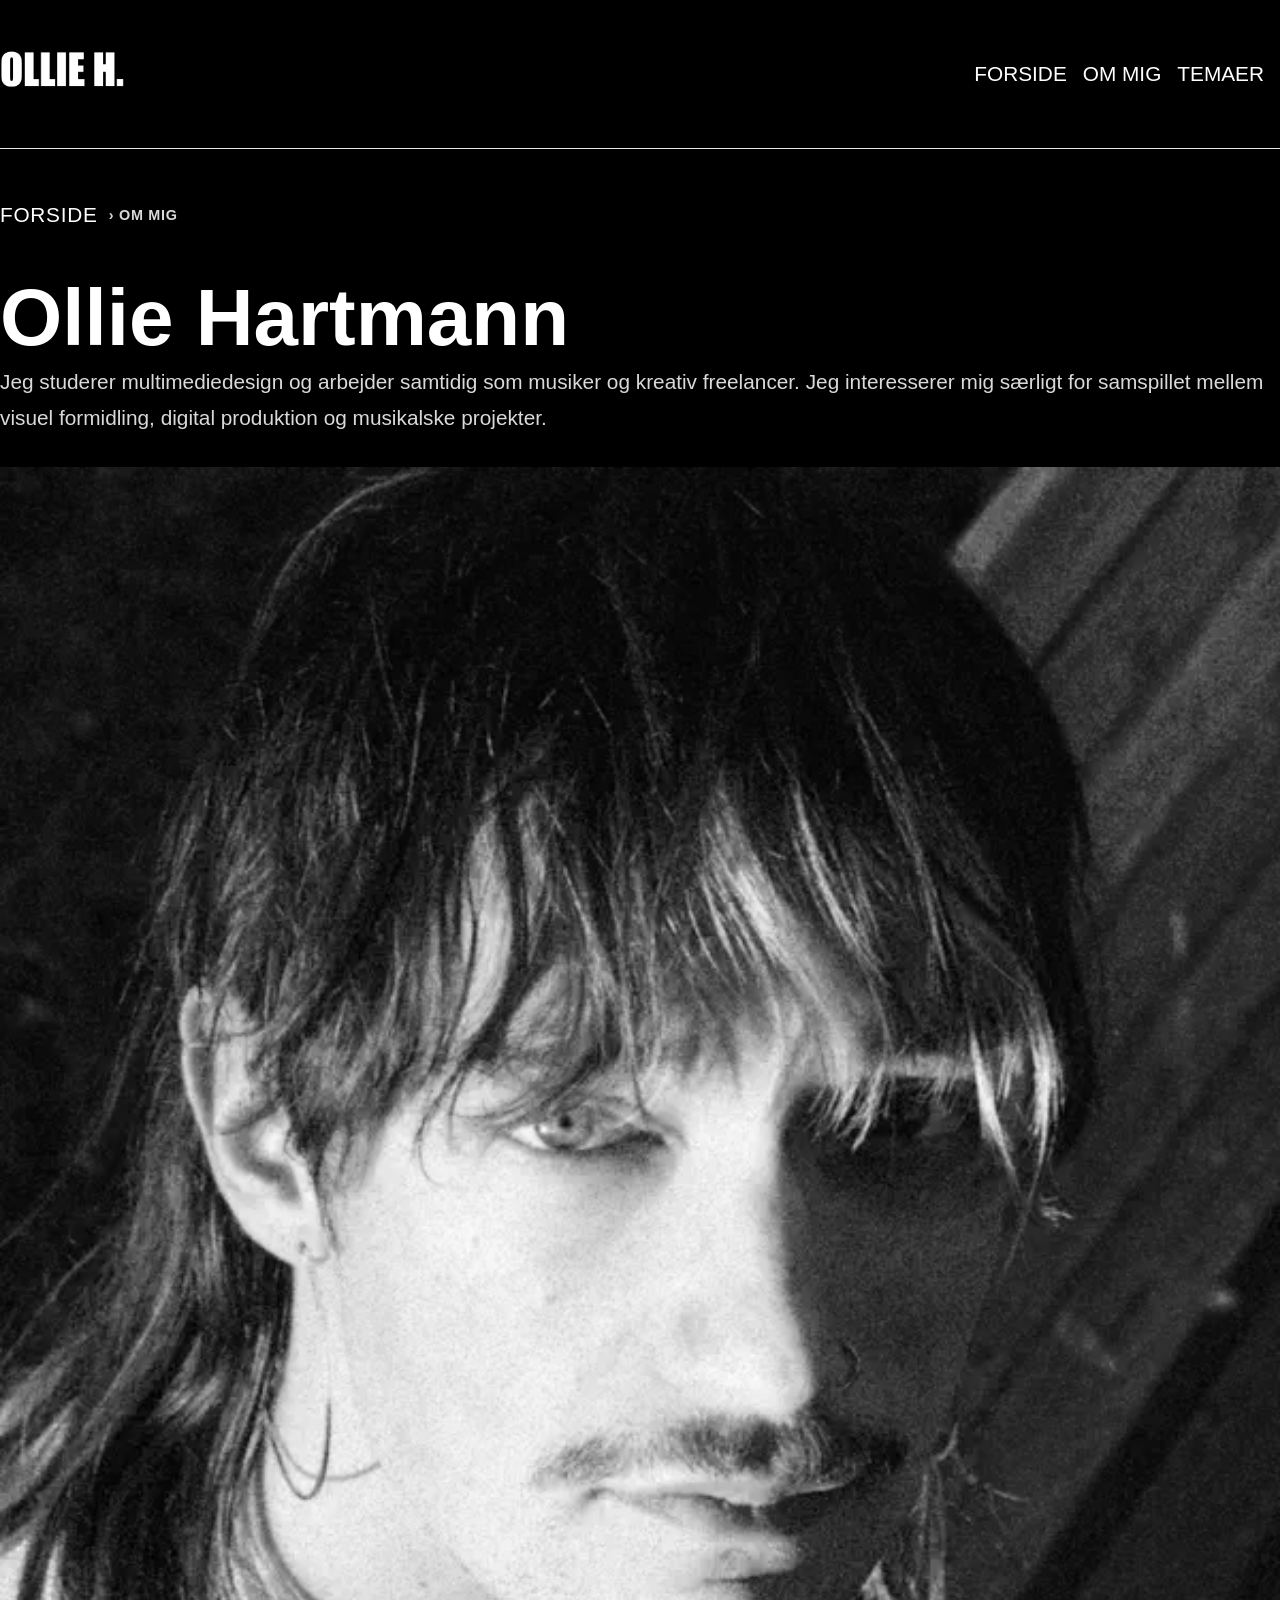
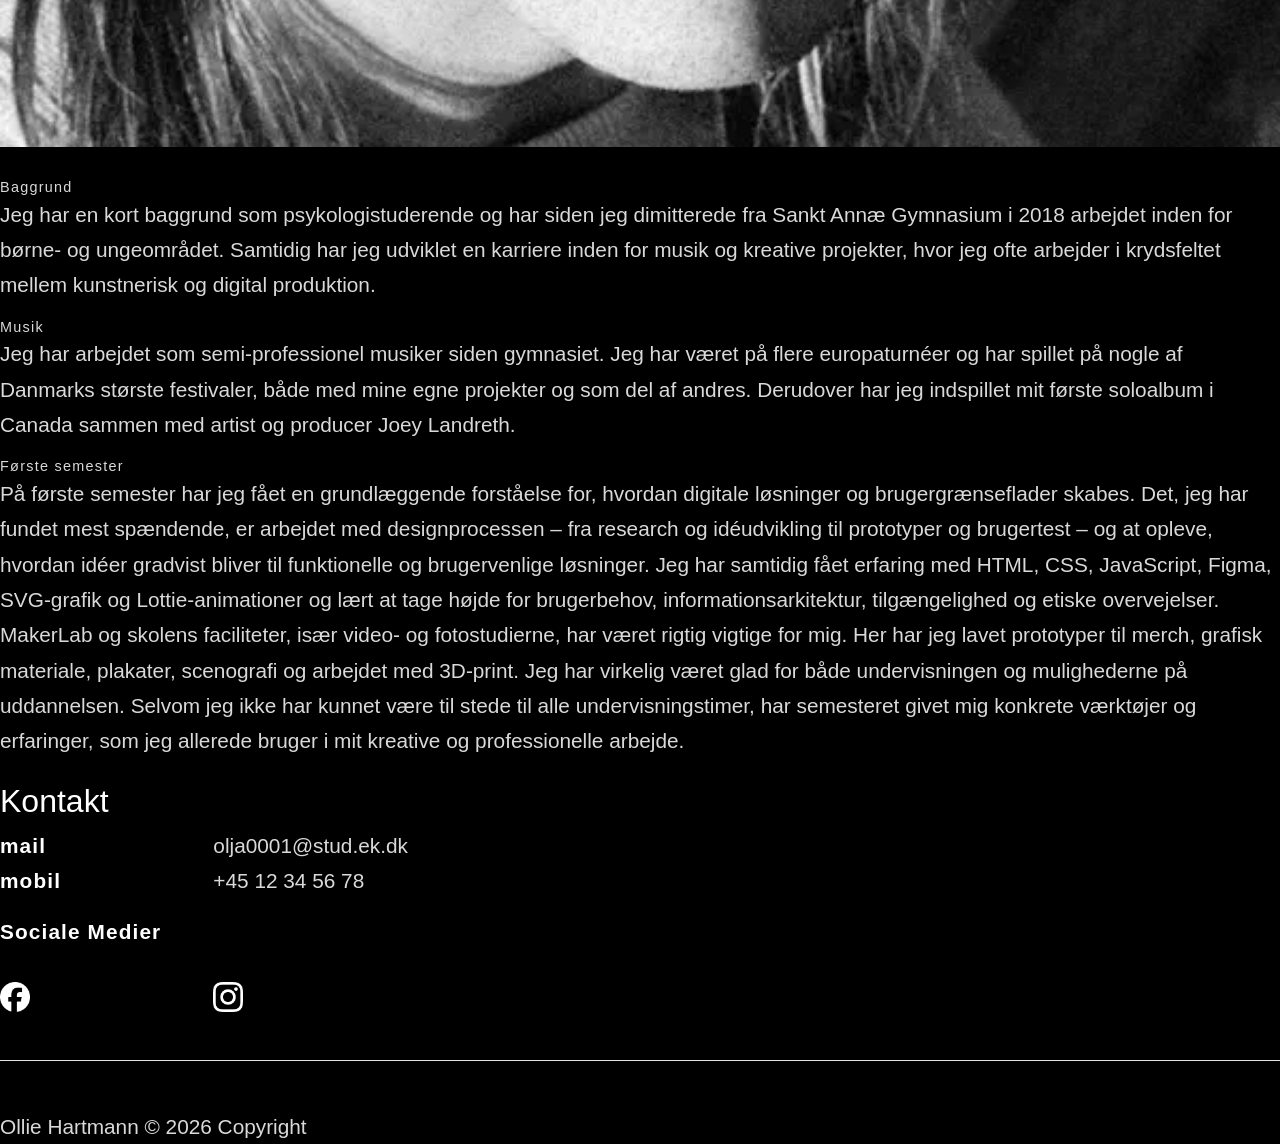
==== ommig.html @ e12792be "finished rough content - should have fixed arrow ong problem" ====
<!DOCTYPE html>
<html lang="da">

<head>
  <meta charset="UTF-8" />
  <meta name="viewport" content="width=device-width, initial-scale=1.0" />
  <title>Om Mig</title>
  <meta name="robots" content="noindex" />
  <link rel="icon" href="IMG/fav.png" type="image/png">
  <link rel="stylesheet" href="CSS/general.css">
  <link rel="stylesheet" href="CSS/custom.css">
  <link rel="stylesheet" href="CSS/ommig.css">



</head>

<body class="ommig">
  <header>
    <div class="logo-wrapper">
      <a href="index.html"><img src="IMG/logo.png" alt="logo"></a>
    </div>

    <nav>
      <ul class="nav-header">
        <li><a href="index.html">Forside</a></li>
        <li><a href="ommig.html">Om mig</a></li>
        <li><a href="temaer.html">Temaer</a></li>
      </ul>
    </nav>
  </header>
  <hr class="divider">
  <main>
    <nav aria-label="Breadcrumb">
      <ol class="breadcrumbs">
        <li><a href="index.html">Forside</a></li>
        <li aria-current="page">Om Mig</li>
      </ol>
    </nav>
    <Section class="intro">
      <h1>Ollie Hartmann</h1>
      <p>



      <p>Jeg studerer multimediedesign og arbejder samtidig som musiker og kreativ freelancer. Jeg interesserer mig
        særligt for samspillet mellem visuel formidling, digital produktion og musikalske projekter.

      </p>

      <div class="img_ollie">
        <img src="IMG/ollie.webp" alt="Billede af Ollie Hartmann">
      </div>

      <h5>Baggrund</h5>


      <p>Jeg har en kort baggrund som psykologistuderende og har siden jeg dimitterede fra Sankt Annæ Gymnasium i
        2018
        arbejdet inden for børne- og ungeområdet. Samtidig har jeg udviklet en karriere inden for musik og kreative
        projekter, hvor jeg ofte arbejder i krydsfeltet mellem kunstnerisk og digital produktion.
      </p>


      <h5>Musik

      </h5>

      <p>Jeg har arbejdet som semi-professionel musiker siden gymnasiet. Jeg har været på flere europaturnéer og har
        spillet på nogle af Danmarks største festivaler, både med mine egne projekter og som del af andres.

        Derudover har jeg indspillet mit første soloalbum i Canada sammen med artist og producer Joey Landreth.
      </p>




      <h5>Første semester</h5>

      <p>På første semester har jeg fået en grundlæggende forståelse for, hvordan digitale løsninger og
        brugergrænseflader skabes. Det, jeg har fundet mest spændende, er arbejdet med designprocessen – fra research og
        idéudvikling til prototyper og brugertest – og at opleve, hvordan idéer gradvist bliver til funktionelle og
        brugervenlige løsninger. Jeg har samtidig fået erfaring med HTML, CSS, JavaScript, Figma, SVG-grafik og
        Lottie-animationer og lært at tage højde for brugerbehov, informationsarkitektur, tilgængelighed og etiske
        overvejelser.

        MakerLab og skolens faciliteter, især video- og fotostudierne, har været rigtig vigtige for mig. Her har jeg
        lavet prototyper til merch, grafisk materiale, plakater, scenografi og arbejdet med 3D-print.

        Jeg har virkelig været glad for både undervisningen og mulighederne på uddannelsen. Selvom jeg ikke har kunnet
        være til stede til alle undervisningstimer, har semesteret givet mig konkrete værktøjer og erfaringer, som jeg
        allerede bruger i mit kreative og professionelle arbejde.</p>

      <!-- <a href="">Download CV</a> -->
    </Section>


    <section class="contact">
      <h2>Kontakt</h2>
      <div class="mail">
        <h4>mail</h4>
        <p>olja0001@stud.ek.dk</p>
      </div>
      <div class="mobil">
        <h4>mobil</h4>
        <p>+45 12 34 56 78</p>
      </div>
      <section>
        <h4 class="SoMe">Sociale Medier</h4>
        <div class="some_icons">
          <a href="https://www.facebook.com/oliver.hartmannjakobsen/"><img src="IMG/facebook.png"
              alt="facebook icon"></a>
          <a href="https://www.instagram.com/ollie_hartmann_who/"><img src="IMG/instagram.png" alt="instagram icon"></a>
        </div>
      </section>


    </section>


  </main>


  <hr class="divider">
  <footer>
    <p>Ollie Hartmann © 2026 Copyright</p>
  </footer>

</body>

</html>
---- CSS/general.css ----
/* Reset */
* {
  margin: 0;
  padding: 0;
  box-sizing: border-box;
}

img {
  width: 100%;
  height: auto;
  display: block;
}


/* fonte */
h1 {

  font-size: var(--h1-size);
  font-weight: 700;
  color: var(--text-color1);

}

h2 {

  font-size: var(--h2-size);
  font-weight: 500;
  color: var(--text-color1);
  margin-bottom: 0.5rem;
}

h3 {

  font-size: var(--h3-size);
  font-weight: 500;
  color: var(--text-color1);
}

h4 {

  font-size: var(--h4-size);
  font-weight: 600;
  letter-spacing: 0.07rem;
  color: var(--text-color1);
  line-height: 1.7;
}

h5 {

  font-size: var(--h4-size);
  font-weight: 200;
  letter-spacing: 0.08rem;
  color: var(--text-color2);
}

p,
a {

  font-size: var(--p-size);
  font-weight: 200;
  color: var(--text-color2);

  line-height: 1.7;
}

/* media */

/***************************************************** S *****************************************************/
@media (min-width: 481px) {
  /****************** General *****************/

  h1 {
    font-size: var(--h1-size-s);
  }

  h2 {
    font-size: var(--h2-size-s);
  }

  h3 {
    font-size: var(--h3-size-s);
  }

  h4 {
    font-size: var(--h4-size-s);
  }

  p,
  a {
    font-size: var(--p-size-s);
  }
}

/****************************************************** M *************************************************/
@media (min-width: 850px) {
  /********************* General *******************/

  h1 {
    font-size: var(--h1-size-m);
  }

  h2 {
    font-size: var(--h2-size-m);
  }

  h3 {
    font-size: var(--h3-size-m);
  }

  h4 {
    font-size: var(--h4-size-m);
  }

  p,
  a {
    font-size: var(--p-size-m);
  }

  /************************** Header *****************/
  .burger {
    display: none;
  }

  nav {
    display: flex;
    justify-content: space-between;
  }

  .nav-header {
    display: flex;
    list-style: none;
    justify-self: center;
  }

  header .socials {
    display: flex;
    list-style: none;
    justify-content: space-between;
    justify-self: flex-end;
  }

  .socials li {
    padding-left: 1.3rem;
  }

  .logo-wrapper img {
    height: 70px;
    width: auto;
  }

  .socials img {
    width: 115%;
  }

  /********************* Footer ****************/

  .logo-wrapper-footer img {
    height: 70px;
    width: auto;
  }

  .socials-footer li {
    padding-left: 1.3rem;
  }

  .socials-footer img {
    width: 115%;
  }
}

/******************************************************** L **************************************************/
@media (min-width: 1200px) {
  /********************* General ******************/

  h1 {
    font-size: var(--h1-size-l);
  }

  h2 {
    font-size: var(--h2-size-l);
  }

  h3 {
    font-size: var(--h3-size-l);
  }

  h4 {
    font-size: var(--h4-size-l);
  }

  p,
  a {
    font-size: var(--p-size-l);
  }
}
---- CSS/custom.css ----
/*************** Reset *********************/
* {
  margin: 0;
  padding: 0;
  box-sizing: border-box;
}

.card {
  width: 100%;
  aspect-ratio: 1 / 1;
  object-fit: cover;
}

/* img {
  width: 100%;
  height: auto;
  display: block;
} */

:root {
  /* Farver */
  --background-color: #000000;
  --background-light: #fffefd;
  --background-light-transparent: #fffefda0;
  --text-color1: #ffffff;
  --text-color2: rgb(217, 217, 217);
  --text-color-light: #000000;
  --accent-color: rgb(255, 111, 0);

  /* fonte */


  /* H1 */
  --h1-size: 3.5rem;
  --h1-size-s: 4rem;
  --h1-size-m: 4.5rem;
  --h1-size-l: 5rem;

  /* H2 */
  --h2-size: 1.7rem;
  --h2-size-s: 1.8rem;
  --h2-size-m: 2rem;
  --h2-size-l: 2rem;

  /* H3 */
  --h3-size: 2.2rem;
  --h3-size-s: 2.4rem;
  --h3-size-m: 2.6rem;
  --h3-size-l: 2.6rem;

  /* H4 */
  --h4-size: 0.9rem;
  --h4-size-s: 1.1rem;
  --h4-size-m: 1.2rem;
  --h4-size-l: 1.3rem;

  /* P */
  --p-size: 0.8rem;
  --p-size-s: 1.1rem;
  --p-size-m: 1.2rem;
  --p-size-l: 1.3rem;
}



/* HEADER */

header {
  display: flex;
  align-items: center;
  justify-content: space-between;
  gap: 1rem;
  padding: 1rem 0;
  color: #fff;
  position: sticky;
  top: 0;
  background-color: var(--background-color);
}

.logo-wrapper img {
  max-height: 52px;
  width: auto;
  display: block;
  margin-left: 1rem;
}

.nav-header {
  list-style: none;
  display: flex;
  gap: 1rem;
  margin-right: 1rem;
  padding: 0;

}

.nav-header a {
  text-transform: uppercase;
}

/* BASE */

main {
  display: grid;
  grid-template-columns: 1fr;
  gap: 1.5rem;
  width: 100%;
  margin: 0 auto;
  margin-bottom: 1rem;
}


/* krumme */

.breadcrumbs {
  display: flex;
  gap: 0.4rem;
  list-style: none;
  padding: 0;
  margin: 0 0 1rem;
  font-size: 0.9rem;
  text-transform: uppercase;
  letter-spacing: 0.05em;
}

.breadcrumbs li {
  display: flex;
  align-items: center;
  color: var(--text-color2);
}

.breadcrumbs li+li::before {
  content: "›";
  color: var(--text-color2);
  margin: 0 0.3rem;
  font-size: 0.9rem;
}

.breadcrumbs a {
  color: var(--text-color1);
  text-decoration: none;
}

.breadcrumbs a:hover {
  text-decoration: underline;
}

/* current page */
.breadcrumbs li[aria-current="page"] {
  color: var(--text-color2);
  font-weight: 600;
}






body {
  background: var(--background-color);
  font-family: sans-serif;
  overflow-x: hidden;


}

footer {
  justify-items: center;
}




/* links */

a,
a:visited {
  color: var(--text-color1);
  text-decoration: none;
}

a:hover {
  text-decoration: underline;
}

/* Dividers */



.divider {
  display: block;
  border: 0;
  height: 1px;
  background: #fff;
  opacity: 0.9;
  margin-bottom: 3rem;
}
---- CSS/ommig.css ----
.img_ollie {
  filter: grayscale(100%);
}

.mail {
  display: grid;
  grid-template-columns: 1fr 5fr
}

.mobil {
  display: grid;
  grid-template-columns: 1fr 5fr
}

.some_icons {
  display: grid;
  grid-template-columns: 1fr 1fr 1fr 1fr 1fr 1fr
}

.some_icons a img {
  width: 30px;
  height: 30px;
}

.SoMe {
  margin-top: 1rem;
}

.ommig h5 {
  margin-top: 1rem;
  margin-bottom: 0.1rem;
}

.ommig img {
  margin: 2rem 0;
}
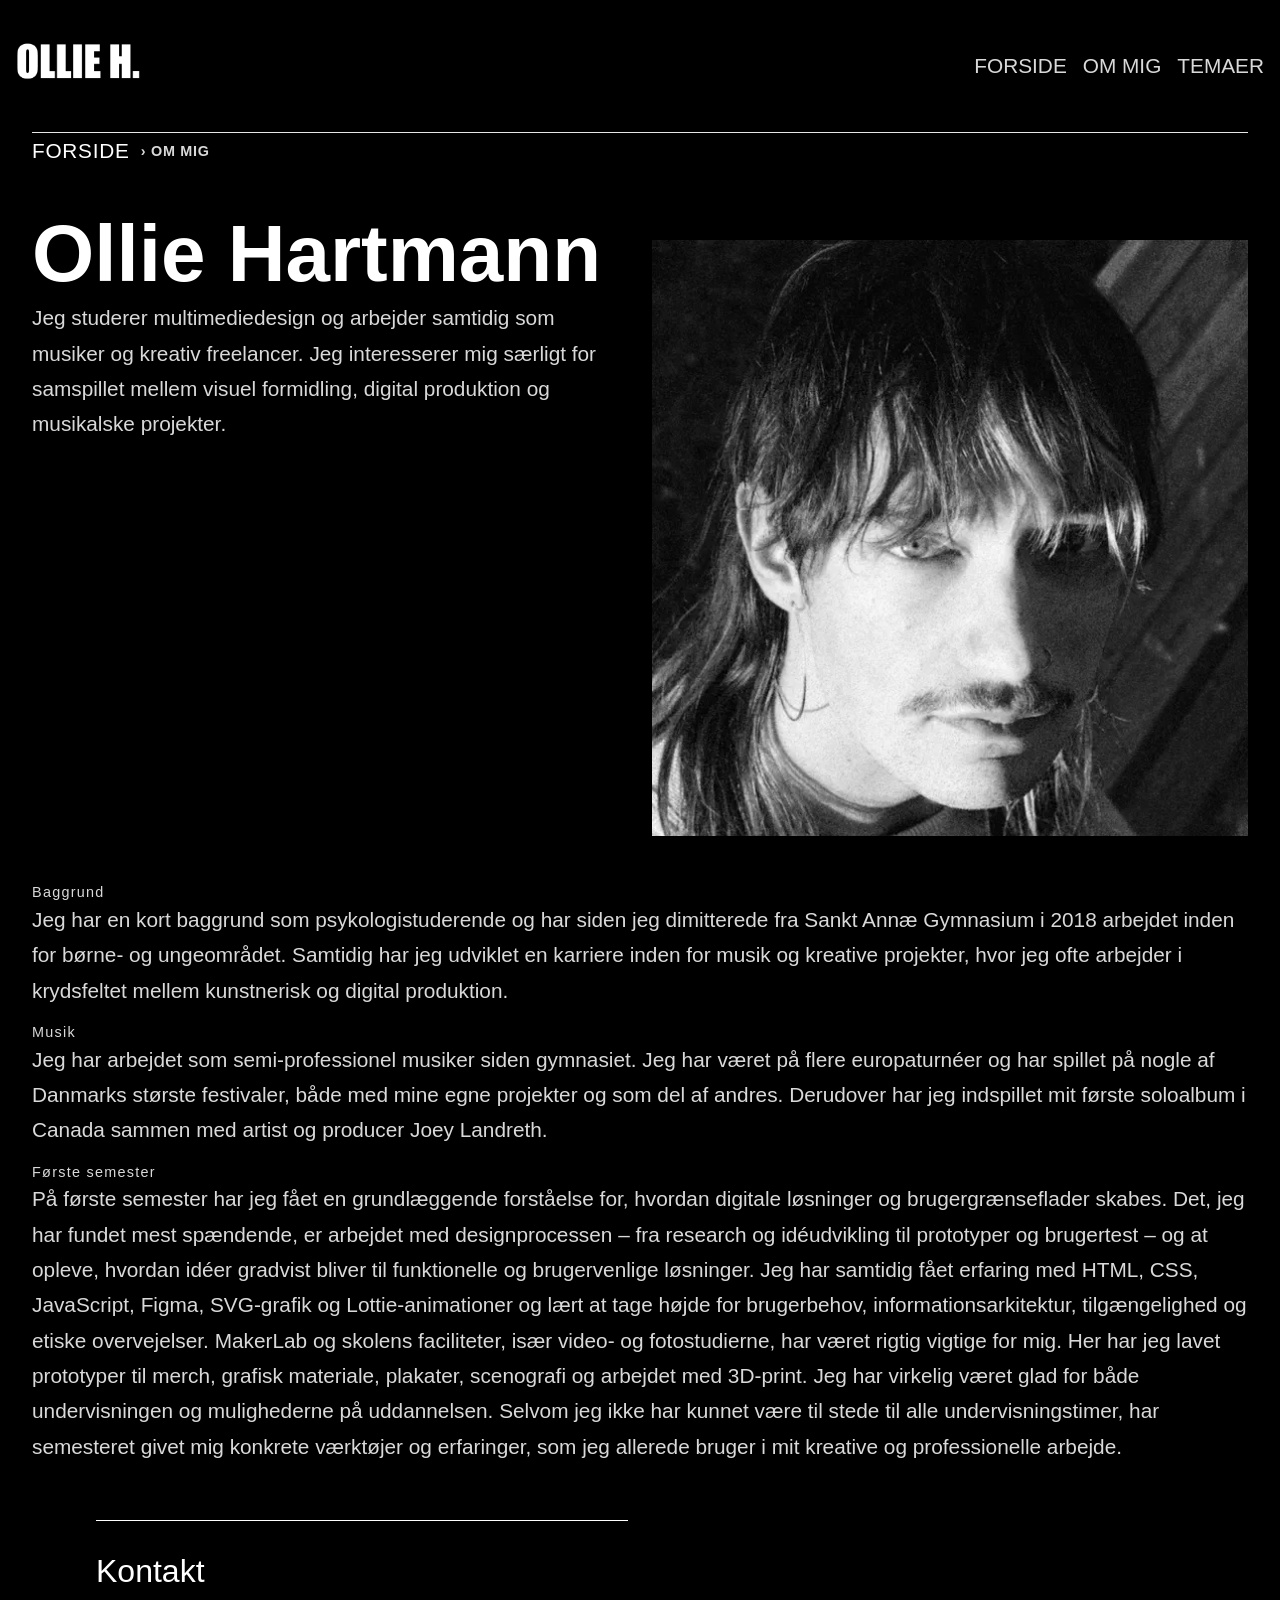
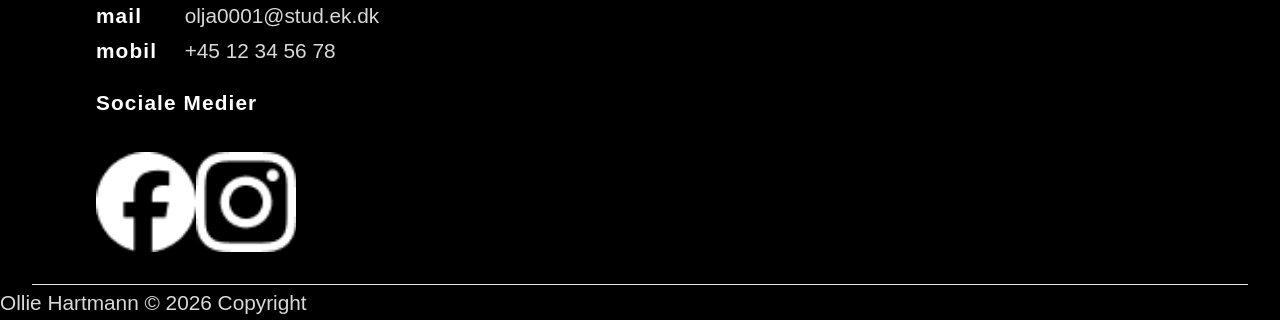
==== commit 6b73f974: "videre arbejde med responsivt layout" ====
--- a/ommig.html
+++ b/ommig.html
@@ -7,9 +7,10 @@
   <title>Om Mig</title>
   <meta name="robots" content="noindex" />
   <link rel="icon" href="IMG/fav.png" type="image/png">
+  <link rel="stylesheet" href="CSS/ommig.css">
+  <link rel="stylesheet" href="CSS/custom.css">
   <link rel="stylesheet" href="CSS/general.css">
-  <link rel="stylesheet" href="CSS/custom.css">
-  <link rel="stylesheet" href="CSS/ommig.css">
+
 
 
 
@@ -31,94 +32,115 @@
   </header>
   <hr class="divider">
   <main>
-    <nav aria-label="Breadcrumb">
-      <ol class="breadcrumbs">
-        <li><a href="index.html">Forside</a></li>
-        <li aria-current="page">Om Mig</li>
-      </ol>
-    </nav>
-    <Section class="intro">
-      <h1>Ollie Hartmann</h1>
-      <p>
+    <div class="grid_1-1">
+      <nav aria-label="Breadcrumb">
+        <ol class="breadcrumbs">
+          <li><a href="index.html">Forside</a></li>
+          <li aria-current="page">Om Mig</li>
+        </ol>
+      </nav>
+      <Section class="intro">
+
+
+        <div class="grid_1-1">
+          <div id="intro_ollie">
+            <h1>Ollie Hartmann</h1>
+            <p>
 
 
 
-      <p>Jeg studerer multimediedesign og arbejder samtidig som musiker og kreativ freelancer. Jeg interesserer mig
-        særligt for samspillet mellem visuel formidling, digital produktion og musikalske projekter.
+            <p>Jeg studerer multimediedesign og arbejder samtidig som musiker og kreativ freelancer. Jeg interesserer
+              mig
+              særligt for samspillet mellem visuel formidling, digital produktion og musikalske projekter.
 
-      </p>
+            </p>
+          </div>
 
-      <div class="img_ollie">
-        <img src="IMG/ollie.webp" alt="Billede af Ollie Hartmann">
-      </div>
+          <div class="img_ollie">
+            <img src="IMG/ollie.webp" alt="Billede af Ollie Hartmann">
+          </div>
 
-      <h5>Baggrund</h5>
-
-
-      <p>Jeg har en kort baggrund som psykologistuderende og har siden jeg dimitterede fra Sankt Annæ Gymnasium i
-        2018
-        arbejdet inden for børne- og ungeområdet. Samtidig har jeg udviklet en karriere inden for musik og kreative
-        projekter, hvor jeg ofte arbejder i krydsfeltet mellem kunstnerisk og digital produktion.
-      </p>
-
-
-      <h5>Musik
-
-      </h5>
-
-      <p>Jeg har arbejdet som semi-professionel musiker siden gymnasiet. Jeg har været på flere europaturnéer og har
-        spillet på nogle af Danmarks største festivaler, både med mine egne projekter og som del af andres.
-
-        Derudover har jeg indspillet mit første soloalbum i Canada sammen med artist og producer Joey Landreth.
-      </p>
+        </div>
 
 
 
 
-      <h5>Første semester</h5>
-
-      <p>På første semester har jeg fået en grundlæggende forståelse for, hvordan digitale løsninger og
-        brugergrænseflader skabes. Det, jeg har fundet mest spændende, er arbejdet med designprocessen – fra research og
-        idéudvikling til prototyper og brugertest – og at opleve, hvordan idéer gradvist bliver til funktionelle og
-        brugervenlige løsninger. Jeg har samtidig fået erfaring med HTML, CSS, JavaScript, Figma, SVG-grafik og
-        Lottie-animationer og lært at tage højde for brugerbehov, informationsarkitektur, tilgængelighed og etiske
-        overvejelser.
-
-        MakerLab og skolens faciliteter, især video- og fotostudierne, har været rigtig vigtige for mig. Her har jeg
-        lavet prototyper til merch, grafisk materiale, plakater, scenografi og arbejdet med 3D-print.
-
-        Jeg har virkelig været glad for både undervisningen og mulighederne på uddannelsen. Selvom jeg ikke har kunnet
-        være til stede til alle undervisningstimer, har semesteret givet mig konkrete værktøjer og erfaringer, som jeg
-        allerede bruger i mit kreative og professionelle arbejde.</p>
-
-      <!-- <a href="">Download CV</a> -->
-    </Section>
+        <h5>Baggrund</h5>
 
 
-    <section class="contact">
-      <h2>Kontakt</h2>
-      <div class="mail">
-        <h4>mail</h4>
-        <p>olja0001@stud.ek.dk</p>
-      </div>
-      <div class="mobil">
-        <h4>mobil</h4>
-        <p>+45 12 34 56 78</p>
-      </div>
-      <section>
-        <h4 class="SoMe">Sociale Medier</h4>
-        <div class="some_icons">
-          <a href="https://www.facebook.com/oliver.hartmannjakobsen/"><img src="IMG/facebook.png"
-              alt="facebook icon"></a>
-          <a href="https://www.instagram.com/ollie_hartmann_who/"><img src="IMG/instagram.png" alt="instagram icon"></a>
-        </div>
-      </section>
+        <p>Jeg har en kort baggrund som psykologistuderende og har siden jeg dimitterede fra Sankt Annæ Gymnasium i
+          2018
+          arbejdet inden for børne- og ungeområdet. Samtidig har jeg udviklet en karriere inden for musik og kreative
+          projekter, hvor jeg ofte arbejder i krydsfeltet mellem kunstnerisk og digital produktion.
+        </p>
 
 
-    </section>
+        <h5>Musik
+
+        </h5>
+
+        <p>Jeg har arbejdet som semi-professionel musiker siden gymnasiet. Jeg har været på flere europaturnéer og har
+          spillet på nogle af Danmarks største festivaler, både med mine egne projekter og som del af andres.
+
+          Derudover har jeg indspillet mit første soloalbum i Canada sammen med artist og producer Joey Landreth.
+        </p>
 
 
+
+
+        <h5>Første semester</h5>
+
+        <p>På første semester har jeg fået en grundlæggende forståelse for, hvordan digitale løsninger og
+          brugergrænseflader skabes. Det, jeg har fundet mest spændende, er arbejdet med designprocessen – fra
+          research
+          og
+          idéudvikling til prototyper og brugertest – og at opleve, hvordan idéer gradvist bliver til funktionelle og
+          brugervenlige løsninger. Jeg har samtidig fået erfaring med HTML, CSS, JavaScript, Figma, SVG-grafik og
+          Lottie-animationer og lært at tage højde for brugerbehov, informationsarkitektur, tilgængelighed og etiske
+          overvejelser.
+
+          MakerLab og skolens faciliteter, især video- og fotostudierne, har været rigtig vigtige for mig. Her har jeg
+          lavet prototyper til merch, grafisk materiale, plakater, scenografi og arbejdet med 3D-print.
+
+          Jeg har virkelig været glad for både undervisningen og mulighederne på uddannelsen. Selvom jeg ikke har
+          kunnet
+          være til stede til alle undervisningstimer, har semesteret givet mig konkrete værktøjer og erfaringer, som
+          jeg
+          allerede bruger i mit kreative og professionelle arbejde.</p>
+
+      </Section>
+
+
+      <section class="contact">
+        <h2>Kontakt</h2>
+        <div class="mail">
+          <h4>mail</h4>
+          <p>olja0001@stud.ek.dk</p>
+        </div>
+        <div class="mobil">
+          <h4>mobil</h4>
+          <p>+45 12 34 56 78</p>
+        </div>
+
+        <section>
+          <h4 class="SoMe">Sociale Medier</h4>
+          <div class="some_icons_2">
+            <!-- <div class="some_icons"> -->
+            <a href="https://www.facebook.com/oliver.hartmannjakobsen/"><img
+                src="IMG/Platform=Facebook, Color=Negative.png" alt=""></a>
+            <a href="https://www.instagram.com/ollie_hartmann_who/"><img
+                src="IMG/Platform=Instagram, Color=Negative.png" alt=""></a>
+
+            <!-- </div> -->
+          </div>
+        </section>
+
+
+
+      </section>
+    </div>
   </main>
+
 
 
   <hr class="divider">
--- a/CSS/ommig.css
+++ b/CSS/ommig.css
@@ -22,6 +22,17 @@
   height: 30px;
 }
 
+.some_icons_2 {
+  display: grid;
+  grid-template-columns: 1fr 1fr 1fr 1fr 1fr 1fr
+}
+
+.some_icons_2 a img {
+  width: 30px;
+  height: auto;
+}
+
+
 .SoMe {
   margin-top: 1rem;
 }
--- a/CSS/custom.css
+++ b/CSS/custom.css
@@ -9,6 +9,8 @@
   width: 100%;
   aspect-ratio: 1 / 1;
   object-fit: cover;
+  transform: scale(1.0);
+  transform-origin: center;
 }
 
 /* img {
@@ -69,12 +71,16 @@
   display: flex;
   align-items: center;
   justify-content: space-between;
-  gap: 1rem;
-  padding: 1rem 0;
+  gap: 0.5rem;
+  padding: 0.5rem 0;
   color: #fff;
   position: sticky;
   top: 0;
-  background-color: var(--background-color);
+  z-index: 1000;
+  /* keep header above page content */
+  background-color: var(--background-color), 0.99;
+  backdrop-filter: blur(50px);
+
 }
 
 .logo-wrapper img {
@@ -100,8 +106,6 @@
 /* BASE */
 
 main {
-  display: grid;
-  grid-template-columns: 1fr;
   gap: 1.5rem;
   width: 100%;
   margin: 0 auto;
--- a/CSS/general.css
+++ b/CSS/general.css
@@ -116,80 +116,134 @@
     font-size: var(--p-size-m);
   }
 
-  /************************** Header *****************/
-  .burger {
-    display: none;
-  }
-
-  nav {
-    display: flex;
-    justify-content: space-between;
-  }
-
-  .nav-header {
-    display: flex;
-    list-style: none;
-    justify-self: center;
-  }
-
-  header .socials {
-    display: flex;
-    list-style: none;
-    justify-content: space-between;
-    justify-self: flex-end;
-  }
-
-  .socials li {
-    padding-left: 1.3rem;
-  }
-
-  .logo-wrapper img {
-    height: 70px;
-    width: auto;
-  }
-
-  .socials img {
-    width: 115%;
-  }
-
-  /********************* Footer ****************/
-
-  .logo-wrapper-footer img {
-    height: 70px;
-    width: auto;
-  }
-
-  .socials-footer li {
-    padding-left: 1.3rem;
-  }
-
-  .socials-footer img {
-    width: 115%;
-  }
-}
-
-/******************************************************** L **************************************************/
-@media (min-width: 1200px) {
-  /********************* General ******************/
-
-  h1 {
-    font-size: var(--h1-size-l);
-  }
-
-  h2 {
-    font-size: var(--h2-size-l);
-  }
-
-  h3 {
-    font-size: var(--h3-size-l);
-  }
-
-  h4 {
-    font-size: var(--h4-size-l);
-  }
-
-  p,
-  a {
-    font-size: var(--p-size-l);
+  /******************************************************** L **************************************************/
+  @media (min-width: 1200px) {
+
+    /* /Fonts/ */
+
+    h1 {
+      font-size: var(--h1-size-l);
+    }
+
+    h2 {
+      font-size: var(--h2-size-l);
+    }
+
+    h3 {
+      font-size: var(--h3-size-l);
+    }
+
+    h4 {
+      font-size: var(--h4-size-l);
+    }
+
+    p,
+    a {
+      font-size: var(--p-size-l);
+    }
+
+
+    /* structure  */
+    main {
+      max-width: 1600px;
+      min-width: 1200px;
+      margin: 0 auto;
+      padding: 0 2rem;
+    }
+
+    .divider {
+      margin: 0 2rem;
+    }
+
+    /* grid */
+
+    /* forside */
+
+    .grid_1-1 {
+      display: grid;
+      grid-template-columns: repeat(2, 1fr);
+      gap: 2rem;
+    }
+
+    .intro {
+      grid-column: 1 / -1;
+    }
+
+    .grid_1-1>h3 {
+      grid-column: 1 / -1;
+    }
+
+    .tema_button {
+      grid-column: 1 / -1;
+      justify-self: end;
+    }
+
+    /* Om Mig*/
+
+    .grid_1-1 {
+      display: grid;
+      grid-template-columns: 1fr 1fr;
+      /* two equal columns */
+      gap: 1.5rem;
+      align-items: start;
+      /* or center */
+    }
+
+    /* optional: let the image size itself */
+    .img_ollie img {
+      width: 100%;
+      height: auto;
+      display: block;
+    }
+
+    .about_grid {
+      display: grid;
+      grid-template-columns: 1fr 1fr;
+      /* two columns */
+      gap: 1.5rem;
+    }
+
+    .about_copy {
+      grid-column: 1 / -1;
+    }
+
+    .contact {
+      margin-top: 2rem;
+      padding-top: 2rem;
+      margin-left: 4rem;
+      border-top: 0.5px solid var(--text-color1);
+    }
+
+    .some_icons_2 a img {
+      width: 100px;
+      height: auto;
+    }
+
+
+
+    /* tematal */
+
+
+
+    .breadcrumbs_nav {
+      margin-bottom: 4rem;
+    }
+
+    .tema_grid_1-1 {
+      display: grid;
+      grid-template-columns: 1fr 1fr;
+      margin: 1rem;
+      gap: 2rem;
+      margin-bottom: 3rem;
+
+    }
+
+
+
+    /* knapper */
+
+    .button_arrow_task {
+      width: 30px;
+    }
   }
 }
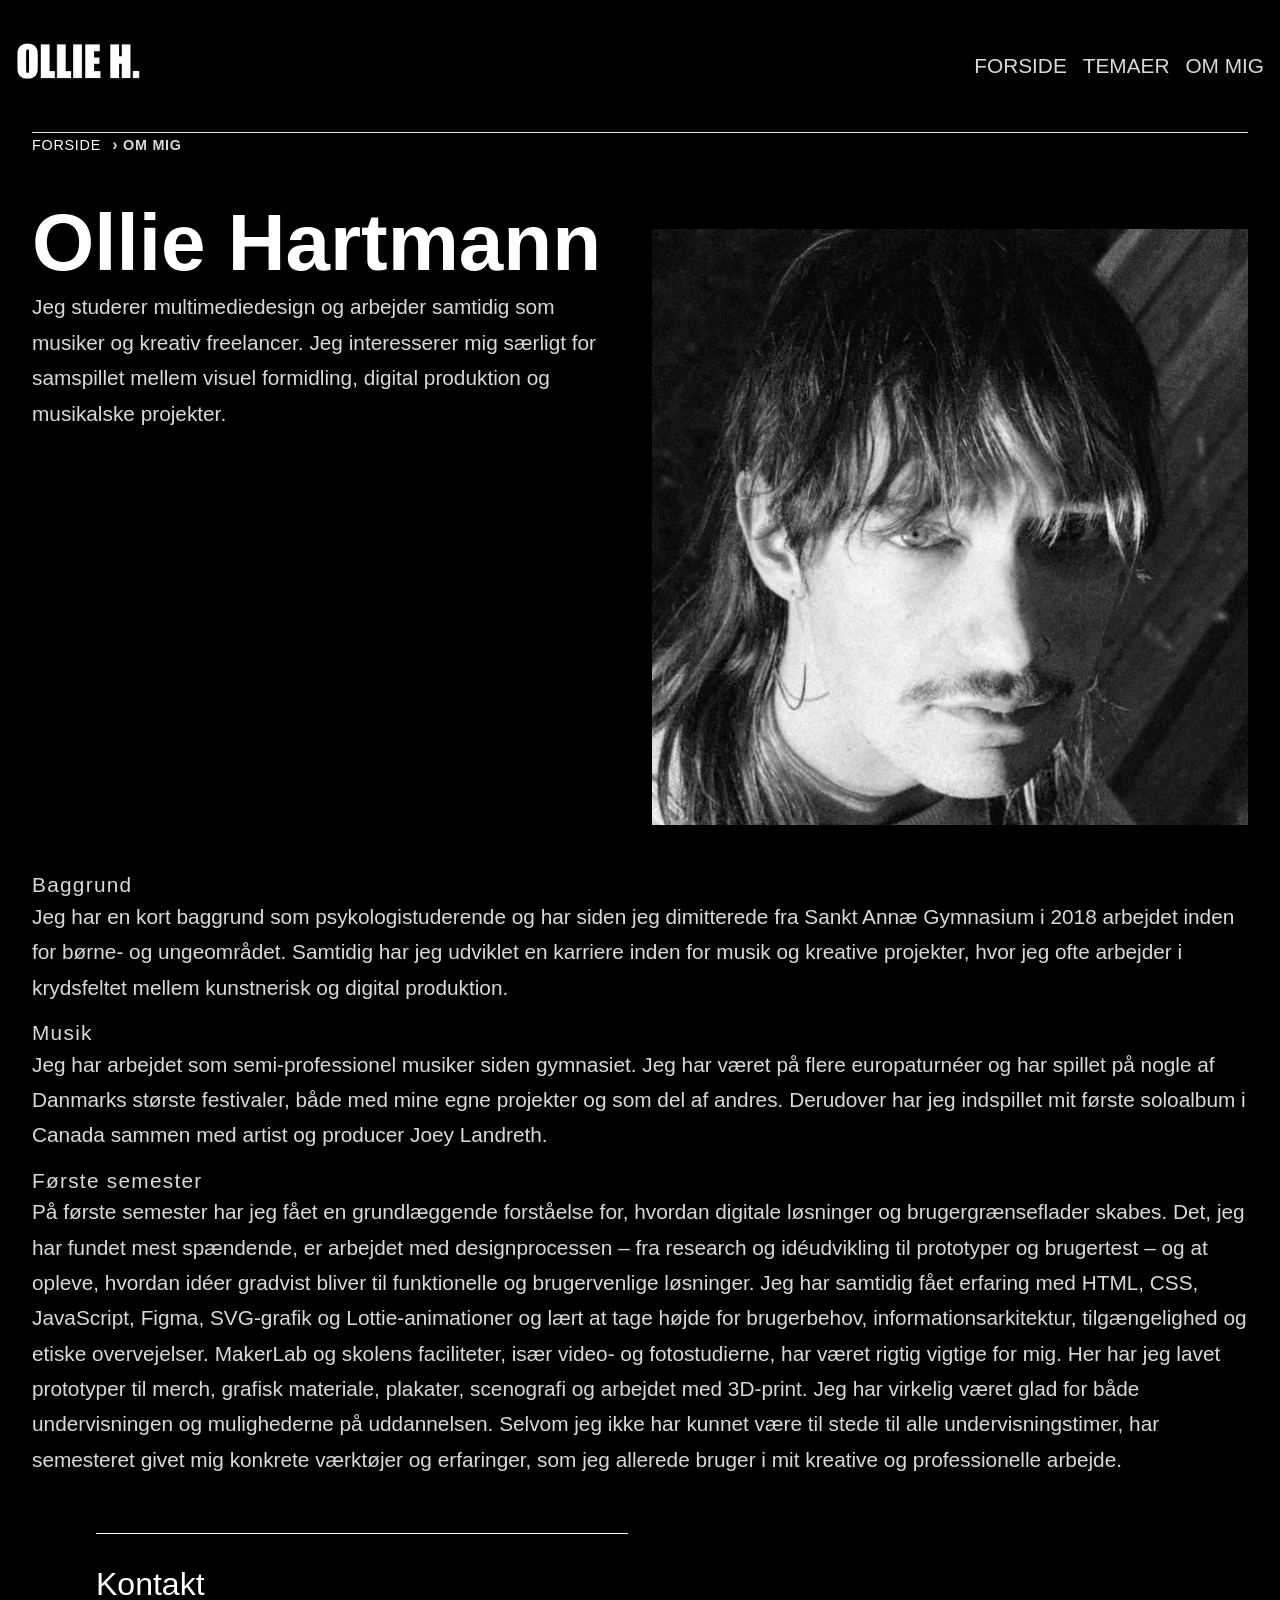
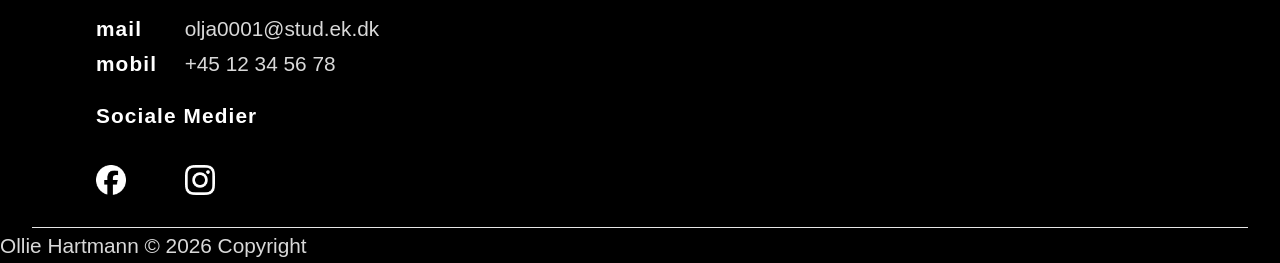
==== commit 4fc4fd77: "header edit" ====
--- a/ommig.html
+++ b/ommig.html
@@ -25,8 +25,8 @@
     <nav>
       <ul class="nav-header">
         <li><a href="index.html">Forside</a></li>
+        <li><a href="temaer.html">Temaer</a></li>
         <li><a href="ommig.html">Om mig</a></li>
-        <li><a href="temaer.html">Temaer</a></li>
       </ul>
     </nav>
   </header>
--- a/CSS/custom.css
+++ b/CSS/custom.css
@@ -56,6 +56,12 @@
   --h4-size-m: 1.2rem;
   --h4-size-l: 1.3rem;
 
+  /* H5 */
+  --h5-size: 1.0rem;
+  --h5-size-s: 1.1rem;
+  --h5-size-m: 1.2rem;
+  --h5-size-l: 1.3rem;
+
   /* P */
   --p-size: 0.8rem;
   --p-size-s: 1.1rem;
@@ -76,8 +82,7 @@
   color: #fff;
   position: sticky;
   top: 0;
-  z-index: 1000;
-  /* keep header above page content */
+  z-index: 10;
   background-color: var(--background-color), 0.99;
   backdrop-filter: blur(50px);
 
@@ -88,6 +93,11 @@
   width: auto;
   display: block;
   margin-left: 1rem;
+  transition: opacity 150ms ease;
+}
+
+.logo-wrapper img:hover {
+  opacity: 0.7;
 }
 
 .nav-header {
@@ -101,6 +111,12 @@
 
 .nav-header a {
   text-transform: uppercase;
+  transition: opacity 150ms ease;
+}
+
+.nav-header a:hover {
+  opacity: 0.7;
+  text-decoration: none;
 }
 
 /* BASE */
@@ -136,19 +152,20 @@
   content: "›";
   color: var(--text-color2);
   margin: 0 0.3rem;
-  font-size: 0.9rem;
+  font-size: 1rem;
 }
 
 .breadcrumbs a {
   color: var(--text-color1);
   text-decoration: none;
+  font-size: inherit;
 }
 
 .breadcrumbs a:hover {
-  text-decoration: underline;
-}
-
-/* current page */
+  text-decoration: none;
+}
+
+/* nuværende side */
 .breadcrumbs li[aria-current="page"] {
   color: var(--text-color2);
   font-weight: 600;
@@ -180,10 +197,12 @@
 a:visited {
   color: var(--text-color1);
   text-decoration: none;
+  transition: opacity 150ms ease;
 }
 
 a:hover {
-  text-decoration: underline;
+  text-decoration: none;
+  opacity: 0.7;
 }
 
 /* Dividers */
--- a/CSS/general.css
+++ b/CSS/general.css
@@ -69,6 +69,13 @@
 @media (min-width: 481px) {
   /****************** General *****************/
 
+  main {
+    max-width: 750px;
+    min-width: 481px;
+    margin: 0 auto;
+    padding: 0 2rem;
+  }
+
   h1 {
     font-size: var(--h1-size-s);
   }
@@ -95,6 +102,13 @@
 @media (min-width: 850px) {
   /********************* General *******************/
 
+  main {
+    max-width: 1000px;
+    min-width: 850px;
+    margin: 0 auto;
+    padding: 0 2rem;
+  }
+
   h1 {
     font-size: var(--h1-size-m);
   }
@@ -116,6 +130,101 @@
     font-size: var(--p-size-m);
   }
 
+  .divider {
+    margin: 0 2rem;
+  }
+
+  /* grid */
+
+  /* forside */
+
+  .grid_1-1 {
+    display: grid;
+    grid-template-columns: repeat(2, 1fr);
+    gap: 2rem;
+  }
+
+  .intro {
+    grid-column: 1 / -1;
+  }
+
+  .grid_1-1>h3 {
+    grid-column: 1 / -1;
+  }
+
+  .tema_button {
+    grid-column: 1 / -1;
+    justify-self: end;
+  }
+
+  /* Om Mig*/
+
+  .grid_1-1 {
+    display: grid;
+    grid-template-columns: 1fr 1fr;
+    /* two equal columns */
+    gap: 1.5rem;
+    align-items: start;
+    /* or center */
+  }
+
+  /* optional: let the image size itself */
+  .img_ollie img {
+    width: 100%;
+    height: auto;
+    display: block;
+  }
+
+  .about_grid {
+    display: grid;
+    grid-template-columns: 1fr 1fr;
+    /* two columns */
+    gap: 1.5rem;
+  }
+
+  .about_copy {
+    grid-column: 1 / -1;
+  }
+
+  .contact {
+    margin-top: 2rem;
+    padding-top: 2rem;
+    margin-left: 4rem;
+    border-top: 0.5px solid var(--text-color1);
+  }
+
+  .some_icons_2 a img {
+    width: 30px;
+    height: auto;
+  }
+
+
+
+  /* tematal */
+
+
+
+  .breadcrumbs_nav {
+    margin-bottom: 4rem;
+  }
+
+  .tema_grid_1-1 {
+    display: grid;
+    grid-template-columns: 1fr 1fr;
+    margin: 1rem;
+    gap: 2rem;
+    margin-bottom: 3rem;
+
+  }
+
+
+
+  /* knapper */
+
+  .button_arrow_task {
+    width: 30px;
+  }
+
   /******************************************************** L **************************************************/
   @media (min-width: 1200px) {
 
@@ -135,6 +244,10 @@
 
     h4 {
       font-size: var(--h4-size-l);
+    }
+
+    h5 {
+      font-size: var(--h5-size-l);
     }
 
     p,
@@ -215,7 +328,7 @@
     }
 
     .some_icons_2 a img {
-      width: 100px;
+      width: 30px;
       height: auto;
     }
 
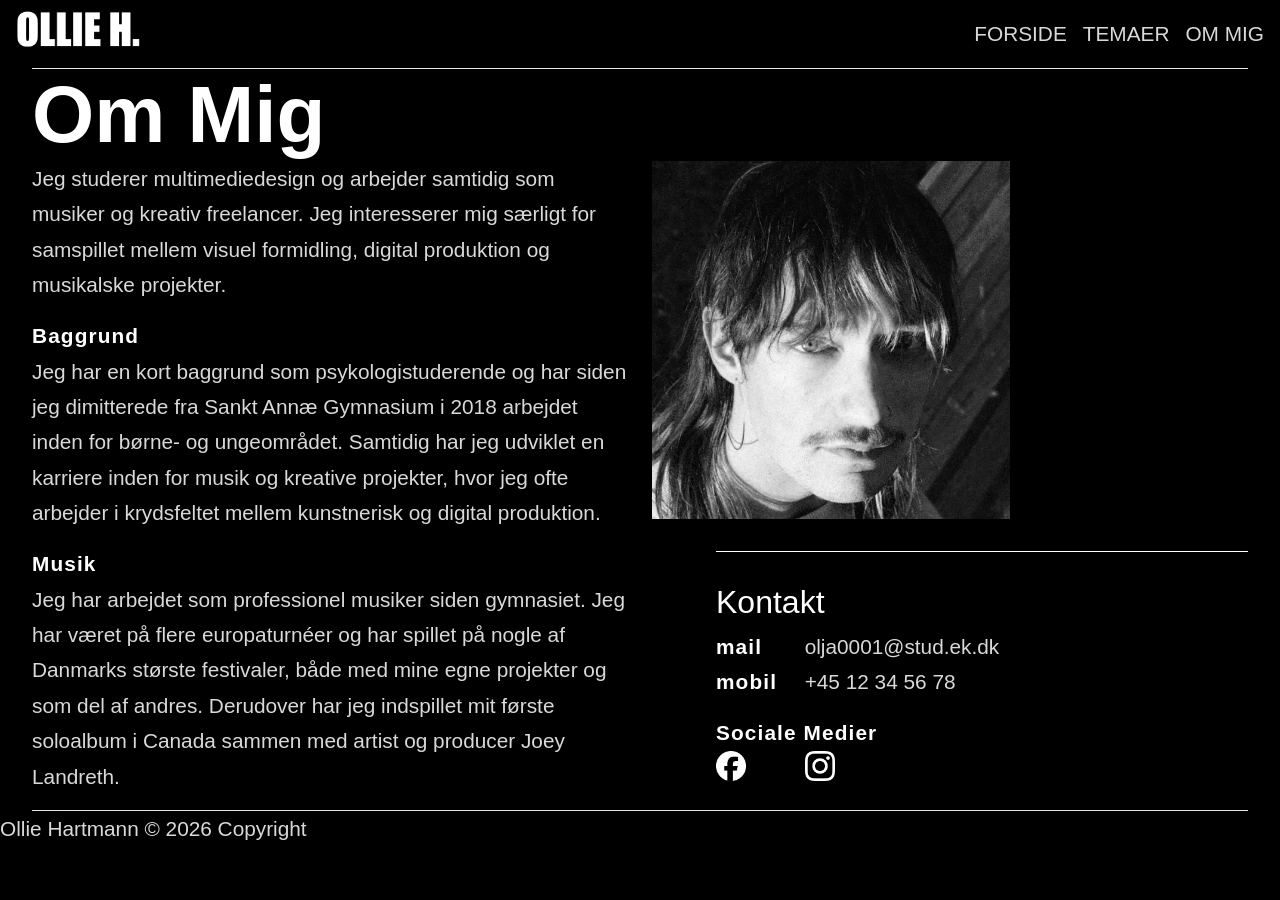
==== commit 064b4b33: "lots of changes" ====
--- a/ommig.html
+++ b/ommig.html
@@ -26,120 +26,59 @@
       <ul class="nav-header">
         <li><a href="index.html">Forside</a></li>
         <li><a href="temaer.html">Temaer</a></li>
-        <li><a href="ommig.html">Om mig</a></li>
+        <li><a href="ommig.html">Om Mig</a></li>
       </ul>
     </nav>
   </header>
   <hr class="divider">
   <main>
-    <div class="grid_1-1">
-      <nav aria-label="Breadcrumb">
-        <ol class="breadcrumbs">
-          <li><a href="index.html">Forside</a></li>
-          <li aria-current="page">Om Mig</li>
-        </ol>
-      </nav>
-      <Section class="intro">
+    <h1>Om Mig</h1>
 
+    <section class="grid_1-1">
 
-        <div class="grid_1-1">
-          <div id="intro_ollie">
-            <h1>Ollie Hartmann</h1>
-            <p>
-
-
-
-            <p>Jeg studerer multimediedesign og arbejder samtidig som musiker og kreativ freelancer. Jeg interesserer
-              mig
-              særligt for samspillet mellem visuel formidling, digital produktion og musikalske projekter.
-
-            </p>
+      <div>
+        <p>Jeg studerer multimediedesign og arbejder samtidig som musiker og kreativ freelancer. Jeg interesserer mig
+          særligt for samspillet mellem visuel formidling, digital produktion og musikalske projekter.</p>
+        <h4>Baggrund</h4>
+        <p>Jeg har en kort baggrund som psykologistuderende og har siden jeg dimitterede fra Sankt Annæ Gymnasium i 2018
+          arbejdet inden for børne- og ungeområdet. Samtidig har jeg udviklet en karriere inden for musik og kreative
+          projekter, hvor jeg ofte arbejder i krydsfeltet mellem kunstnerisk og digital produktion.</p>
+        <h4>Musik</h4>
+        <p>Jeg har arbejdet som professionel musiker siden gymnasiet. Jeg har været på flere europaturnéer og har
+          spillet på nogle af Danmarks største festivaler, både med mine egne projekter og som del af andres. Derudover
+          har jeg indspillet mit første soloalbum i Canada sammen med artist og producer Joey Landreth.</p>
+      </div>
+      <div>
+        <img class="img_ollie" src="IMG/ollie.webp" alt="Billede af Ollie Hartmann">
+        <section class="contact">
+          <h2>Kontakt</h2>
+          <div class="mail">
+            <h4>mail</h4>
+            <a href="mailto:olja0001@stud.ek.dk?body=Tak%20for%20din%20besked">olja0001@stud.ek.dk</a>
+          </div>
+          <div class="mobil">
+            <h4>mobil</h4>
+            <a href="tel:+4512345678">+45 12 34 56 78</a>
           </div>
 
-          <div class="img_ollie">
-            <img src="IMG/ollie.webp" alt="Billede af Ollie Hartmann">
-          </div>
+          <section>
+            <h4 class="SoMe">Sociale Medier</h4>
+            <div class="some_icons_2">
+              <!-- <div class="some_icons"> -->
+              <a href="https://www.facebook.com/oliver.hartmannjakobsen/"><img
+                  src="IMG/Platform=Facebook, Color=Negative.png" alt=""></a>
+              <a href="https://www.instagram.com/ollie_hartmann_who/"><img
+                  src="IMG/Platform=Instagram, Color=Negative.png" alt=""></a>
 
-        </div>
+              <!-- </div> -->
+            </div>
+          </section>
+      </div>
 
+    </section>
 
+  </main>
 
-
-        <h5>Baggrund</h5>
-
-
-        <p>Jeg har en kort baggrund som psykologistuderende og har siden jeg dimitterede fra Sankt Annæ Gymnasium i
-          2018
-          arbejdet inden for børne- og ungeområdet. Samtidig har jeg udviklet en karriere inden for musik og kreative
-          projekter, hvor jeg ofte arbejder i krydsfeltet mellem kunstnerisk og digital produktion.
-        </p>
-
-
-        <h5>Musik
-
-        </h5>
-
-        <p>Jeg har arbejdet som semi-professionel musiker siden gymnasiet. Jeg har været på flere europaturnéer og har
-          spillet på nogle af Danmarks største festivaler, både med mine egne projekter og som del af andres.
-
-          Derudover har jeg indspillet mit første soloalbum i Canada sammen med artist og producer Joey Landreth.
-        </p>
-
-
-
-
-        <h5>Første semester</h5>
-
-        <p>På første semester har jeg fået en grundlæggende forståelse for, hvordan digitale løsninger og
-          brugergrænseflader skabes. Det, jeg har fundet mest spændende, er arbejdet med designprocessen – fra
-          research
-          og
-          idéudvikling til prototyper og brugertest – og at opleve, hvordan idéer gradvist bliver til funktionelle og
-          brugervenlige løsninger. Jeg har samtidig fået erfaring med HTML, CSS, JavaScript, Figma, SVG-grafik og
-          Lottie-animationer og lært at tage højde for brugerbehov, informationsarkitektur, tilgængelighed og etiske
-          overvejelser.
-
-          MakerLab og skolens faciliteter, især video- og fotostudierne, har været rigtig vigtige for mig. Her har jeg
-          lavet prototyper til merch, grafisk materiale, plakater, scenografi og arbejdet med 3D-print.
-
-          Jeg har virkelig været glad for både undervisningen og mulighederne på uddannelsen. Selvom jeg ikke har
-          kunnet
-          være til stede til alle undervisningstimer, har semesteret givet mig konkrete værktøjer og erfaringer, som
-          jeg
-          allerede bruger i mit kreative og professionelle arbejde.</p>
-
-      </Section>
-
-
-      <section class="contact">
-        <h2>Kontakt</h2>
-        <div class="mail">
-          <h4>mail</h4>
-          <p>olja0001@stud.ek.dk</p>
-        </div>
-        <div class="mobil">
-          <h4>mobil</h4>
-          <p>+45 12 34 56 78</p>
-        </div>
-
-        <section>
-          <h4 class="SoMe">Sociale Medier</h4>
-          <div class="some_icons_2">
-            <!-- <div class="some_icons"> -->
-            <a href="https://www.facebook.com/oliver.hartmannjakobsen/"><img
-                src="IMG/Platform=Facebook, Color=Negative.png" alt=""></a>
-            <a href="https://www.instagram.com/ollie_hartmann_who/"><img
-                src="IMG/Platform=Instagram, Color=Negative.png" alt=""></a>
-
-            <!-- </div> -->
-          </div>
-        </section>
-
-
-
-      </section>
-    </div>
-  </main>
 
 
 
--- a/CSS/ommig.css
+++ b/CSS/ommig.css
@@ -1,4 +1,9 @@
 .img_ollie {
+  width: 60%;
+  max-width: 60%;
+  height: auto;
+  display: block;
+  justify-self: start;
   filter: grayscale(100%);
 }
 
@@ -32,16 +37,32 @@
   height: auto;
 }
 
+.contact {
+  margin-top: 2rem;
+}
+
 
 .SoMe {
   margin-top: 1rem;
 }
 
-.ommig h5 {
-  margin-top: 1rem;
-  margin-bottom: 0.1rem;
+
+
+
+
+
+p {
+  max-width: 60ch;
+  line-height: 1.6;
+  margin-bottom: 1rem;
 }
 
-.ommig img {
-  margin: 2rem 0;
-}+.tekst2kolonner {
+  column-count: 2;
+
+}
+
+/* Align grid content with heading in ommig2 */
+.ommig .grid_1-1 {
+  justify-items: start;
+}
--- a/CSS/custom.css
+++ b/CSS/custom.css
@@ -198,12 +198,29 @@
   color: var(--text-color1);
   text-decoration: none;
   transition: opacity 150ms ease;
+  cursor: pointer;
 }
 
 a:hover {
   text-decoration: none;
   opacity: 0.7;
 }
+
+a:active {
+
+  opacity: 0.5;
+
+}
+
+
+/* JS STYLING */
+
+.figma-status {
+  color: var(--text-color1);
+  font-size: 0.9rem;
+  margin-left: 0.5rem;
+}
+
 
 /* Dividers */
 
@@ -216,4 +233,39 @@
   background: #fff;
   opacity: 0.9;
   margin-bottom: 3rem;
+}
+
+.tema_button,
+.tema_button:visited {
+  display: inline-flex;
+  width: 55vw;
+  align-items: center;
+  gap: 0.5rem;
+  /* space for the arrow */
+  padding: 0.4rem 1.4rem;
+  font-size: var(--h4-size);
+  background: var(--accent-color);
+  color: var(--text-color1);
+  border: none;
+  border-radius: 100px;
+  text-decoration: none;
+  cursor: pointer;
+  width: auto;
+  justify-content: space-between;
+}
+
+.tema_button .button_arrow {
+  margin-left: auto;
+  display: inline-flex;
+  margin-left: auto;
+}
+
+
+.tema_button:hover {
+  filter: brightness(1.05);
+  text-decoration: none;
+}
+
+.tema_button:active {
+  transform: translateY(1px);
 }
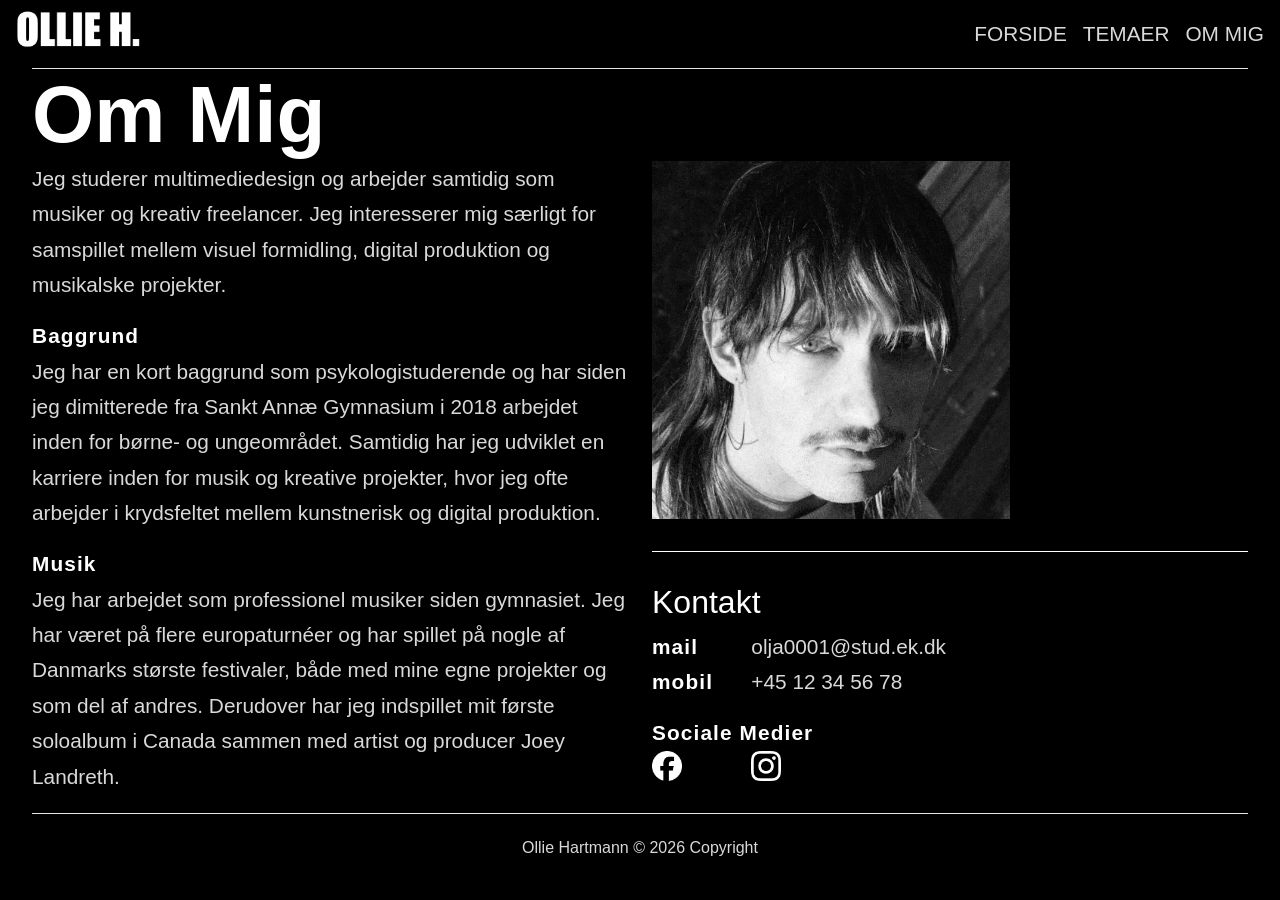
==== commit 4c1ed30b: "many more changes" ====
--- a/ommig.html
+++ b/ommig.html
@@ -48,7 +48,7 @@
           spillet på nogle af Danmarks største festivaler, både med mine egne projekter og som del af andres. Derudover
           har jeg indspillet mit første soloalbum i Canada sammen med artist og producer Joey Landreth.</p>
       </div>
-      <div>
+      <div class="pic_contact">
         <img class="img_ollie" src="IMG/ollie.webp" alt="Billede af Ollie Hartmann">
         <section class="contact">
           <h2>Kontakt</h2>
@@ -77,12 +77,13 @@
 
     </section>
 
+
   </main>
 
 
 
+  <hr class="divider">
 
-  <hr class="divider">
   <footer>
     <p>Ollie Hartmann © 2026 Copyright</p>
   </footer>
--- a/CSS/ommig.css
+++ b/CSS/ommig.css
@@ -66,3 +66,7 @@
 .ommig .grid_1-1 {
   justify-items: start;
 }
+
+.pic_contact {
+  margin-bottom: 2rem;
+}
--- a/CSS/custom.css
+++ b/CSS/custom.css
@@ -129,6 +129,8 @@
 }
 
 
+
+
 /* krumme */
 
 .breadcrumbs {
@@ -185,7 +187,16 @@
 }
 
 footer {
-  justify-items: center;
+  display: grid;
+  place-items: center;
+  height: 70px;
+  padding: 0;
+}
+
+footer p {
+  margin: 0;
+  font-size: 1rem;
+  line-height: 1.4;
 }
 
 
@@ -238,6 +249,7 @@
 .tema_button,
 .tema_button:visited {
   display: inline-flex;
+  margin-top: 7rem;
   width: 55vw;
   align-items: center;
   gap: 0.5rem;
@@ -268,4 +280,22 @@
 
 .tema_button:active {
   transform: translateY(1px);
-}+}
+
+/* scroll hint */
+
+.scroll-hint {
+  position: fixed;
+  left: 0;
+  right: 0;
+  bottom: 0;
+  height: 220px;
+  /* how tall the fade is */
+  pointer-events: none;
+  /* don’t block clicks */
+  background: linear-gradient(to top,
+      rgba(0, 0, 0, 0.95),
+      rgba(0, 0, 0, 0));
+  z-index: 999;
+  /* above content, below header if needed */
+}
--- a/CSS/general.css
+++ b/CSS/general.css
@@ -70,8 +70,6 @@
   /****************** General *****************/
 
   main {
-    max-width: 750px;
-    min-width: 481px;
     margin: 0 auto;
     padding: 0 2rem;
   }
@@ -97,6 +95,22 @@
     font-size: var(--p-size-s);
   }
 }
+
+.tema_section.overlay {
+  margin-bottom: 1.5rem;
+}
+
+.grid_1-1-1 {
+  grid-template-columns: 1fr;
+  gap: 4rem;
+  /* stay single column */
+}
+
+.introduction_wrapper {
+  margin-bottom: 2rem;
+}
+
+
 
 /****************************************************** M *************************************************/
 @media (min-width: 850px) {
@@ -189,7 +203,6 @@
   .contact {
     margin-top: 2rem;
     padding-top: 2rem;
-    margin-left: 4rem;
     border-top: 0.5px solid var(--text-color1);
   }
 
@@ -224,6 +237,14 @@
   .button_arrow_task {
     width: 30px;
   }
+
+  .grid_1-1-1 {
+    grid-template-columns: 1fr 1fr 1fr;
+    /* stay single column */
+  }
+
+
+
 
   /******************************************************** L **************************************************/
   @media (min-width: 1200px) {
@@ -323,7 +344,6 @@
     .contact {
       margin-top: 2rem;
       padding-top: 2rem;
-      margin-left: 4rem;
       border-top: 0.5px solid var(--text-color1);
     }
 
@@ -359,4 +379,4 @@
       width: 30px;
     }
   }
-}+}
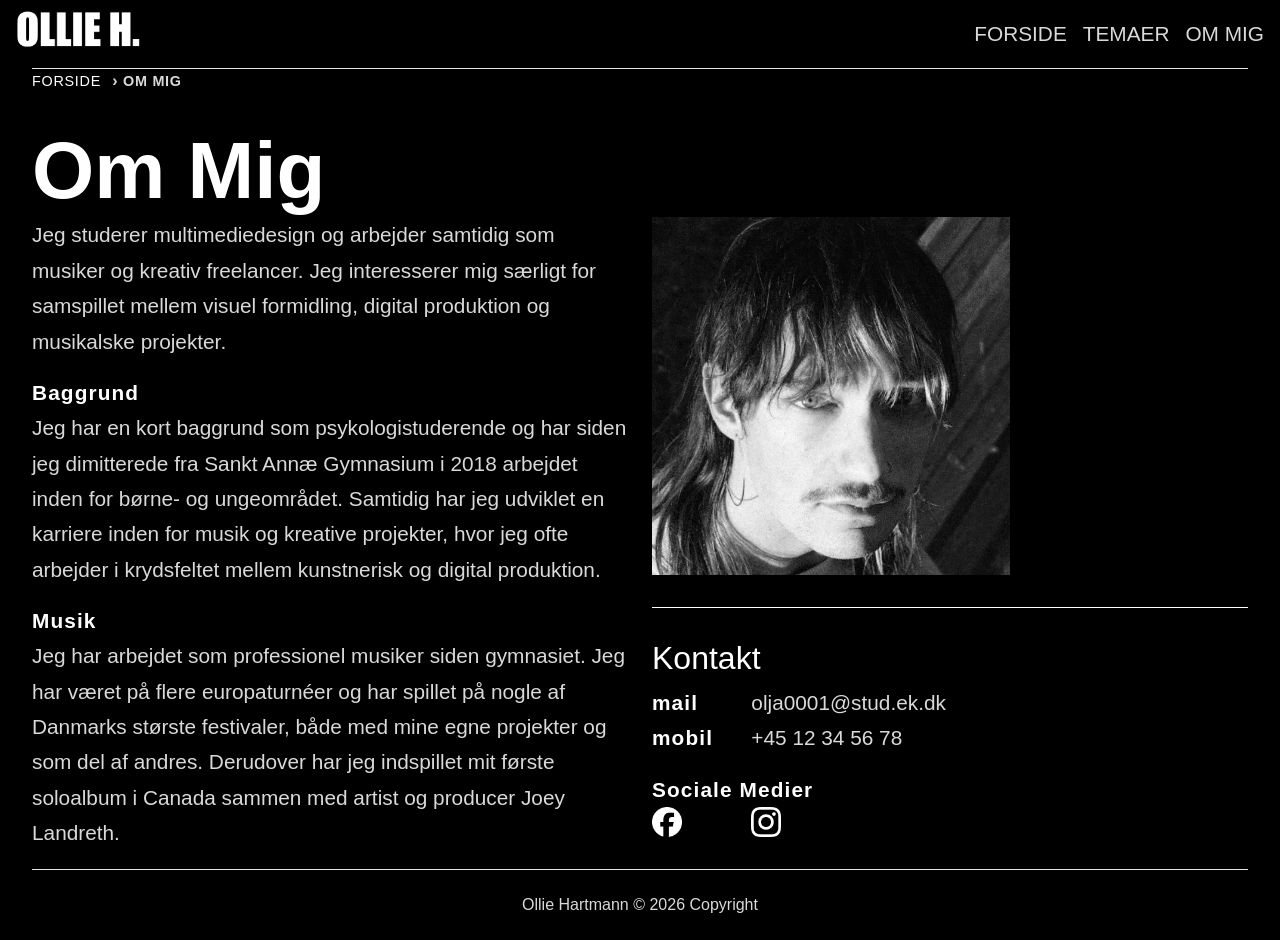
==== commit 4069cdf1: "many many more changes" ====
--- a/ommig.html
+++ b/ommig.html
@@ -32,6 +32,13 @@
   </header>
   <hr class="divider">
   <main>
+
+    <nav aria-label="Breadcrumb">
+      <ol class="breadcrumbs">
+        <li><a href="index.html">Forside</a></li>
+        <li aria-current="page">Om mig</li>
+      </ol>
+    </nav>
     <h1>Om Mig</h1>
 
     <section class="grid_1-1">
@@ -87,7 +94,8 @@
   <footer>
     <p>Ollie Hartmann © 2026 Copyright</p>
   </footer>
-
+  <div class="scroll-hint"></div>
+  <script src="JS/scrollhint.js"></script>
 </body>
 
 </html>
--- a/CSS/ommig.css
+++ b/CSS/ommig.css
@@ -69,4 +69,8 @@
 
 .pic_contact {
   margin-bottom: 2rem;
-}+}
+
+h1 {
+  margin-top: 2rem;
+}
--- a/CSS/custom.css
+++ b/CSS/custom.css
@@ -299,3 +299,18 @@
   z-index: 999;
   /* above content, below header if needed */
 }
+
+.scroll-hint.hidden {
+  opacity: 0;
+  pointer-events: none;
+}
+
+.tema_section.overlay {
+  margin-bottom: 1.5rem;
+}
+
+
+
+.introduction_wrapper {
+  margin-bottom: 2rem;
+}
--- a/CSS/general.css
+++ b/CSS/general.css
@@ -94,6 +94,11 @@
   a {
     font-size: var(--p-size-s);
   }
+
+  /* Tema pages: add spacing when stacked */
+  .tema_grid_1-1 > * {
+    margin-bottom: 3rem;
+  }
 }
 
 .tema_section.overlay {
@@ -109,6 +114,8 @@
 .introduction_wrapper {
   margin-bottom: 2rem;
 }
+
+
 
 
 
@@ -230,6 +237,10 @@
 
   }
 
+  /* remove extra stack spacing once the grid is two columns */
+  .tema_grid_1-1 > * {
+    margin-bottom: 0;
+  }
 
 
   /* knapper */
@@ -242,6 +253,7 @@
     grid-template-columns: 1fr 1fr 1fr;
     /* stay single column */
   }
+
 
 
 
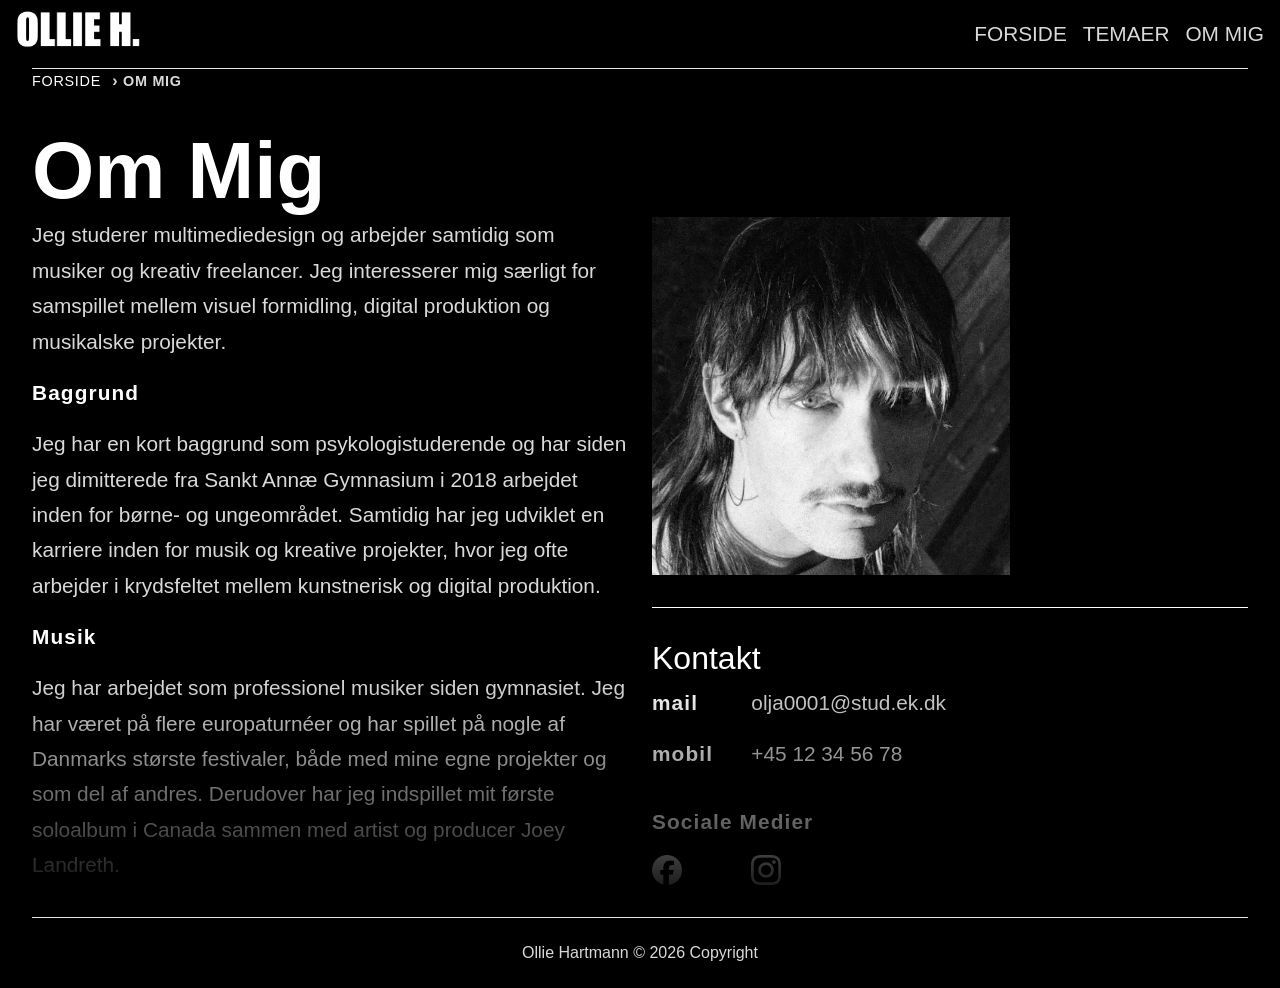
==== commit be75f00d: "fixes html validation isssues on ommig.html and temaer.html" ====
--- a/ommig.html
+++ b/ommig.html
@@ -46,11 +46,11 @@
       <div>
         <p>Jeg studerer multimediedesign og arbejder samtidig som musiker og kreativ freelancer. Jeg interesserer mig
           særligt for samspillet mellem visuel formidling, digital produktion og musikalske projekter.</p>
-        <h4>Baggrund</h4>
+        <p class="h4-look">Baggrund</p>
         <p>Jeg har en kort baggrund som psykologistuderende og har siden jeg dimitterede fra Sankt Annæ Gymnasium i 2018
           arbejdet inden for børne- og ungeområdet. Samtidig har jeg udviklet en karriere inden for musik og kreative
           projekter, hvor jeg ofte arbejder i krydsfeltet mellem kunstnerisk og digital produktion.</p>
-        <h4>Musik</h4>
+        <p class="h4-look">Musik</p>
         <p>Jeg har arbejdet som professionel musiker siden gymnasiet. Jeg har været på flere europaturnéer og har
           spillet på nogle af Danmarks største festivaler, både med mine egne projekter og som del af andres. Derudover
           har jeg indspillet mit første soloalbum i Canada sammen med artist og producer Joey Landreth.</p>
@@ -60,30 +60,32 @@
         <section class="contact">
           <h2>Kontakt</h2>
           <div class="mail">
-            <h4>mail</h4>
+            <p class="h4-look">mail</p>
             <a href="mailto:olja0001@stud.ek.dk?body=Tak%20for%20din%20besked">olja0001@stud.ek.dk</a>
           </div>
           <div class="mobil">
-            <h4>mobil</h4>
+            <p class="h4-look">mobil</p>
             <a href="tel:+4512345678">+45 12 34 56 78</a>
           </div>
 
           <section>
-            <h4 class="SoMe">Sociale Medier</h4>
+            <p class="h4-look SoMe">Sociale Medier</p>
             <div class="some_icons_2">
-              <!-- <div class="some_icons"> -->
-              <a href="https://www.facebook.com/oliver.hartmannjakobsen/"><img
-                  src="IMG/Platform=Facebook, Color=Negative.png" alt=""></a>
-              <a href="https://www.instagram.com/ollie_hartmann_who/"><img
-                  src="IMG/Platform=Instagram, Color=Negative.png" alt=""></a>
 
-              <!-- </div> -->
+              <a href="https://www.facebook.com/oliver.hartmannjakobsen/"><img src="IMG/facebook.png"
+                  alt="image of facebook logo"></a>
+              <a href="https://www.instagram.com/ollie_hartmann_who/"><img src="IMG/instagram.png"
+                  alt="image of instagram logo"></a>
+
+
             </div>
           </section>
+
+        </section>
+
       </div>
 
     </section>
-
 
   </main>
 
@@ -98,4 +100,4 @@
   <script src="JS/scrollhint.js"></script>
 </body>
 
-</html>+</html>
--- a/CSS/general.css
+++ b/CSS/general.css
@@ -45,6 +45,14 @@
   line-height: 1.7;
 }
 
+.h4-look {
+  font-size: var(--h4-size);
+  font-weight: 600;
+  letter-spacing: 0.07rem;
+  color: var(--text-color1);
+  line-height: 1.7;
+}
+
 h5 {
 
   font-size: var(--h4-size);
@@ -87,6 +95,10 @@
   }
 
   h4 {
+    font-size: var(--h4-size-s);
+  }
+
+  .h4-look {
     font-size: var(--h4-size-s);
   }
 
@@ -143,6 +155,10 @@
   }
 
   h4 {
+    font-size: var(--h4-size-m);
+  }
+
+  .h4-look {
     font-size: var(--h4-size-m);
   }
 
@@ -279,6 +295,10 @@
       font-size: var(--h4-size-l);
     }
 
+    .h4-look {
+      font-size: var(--h4-size-l);
+    }
+
     h5 {
       font-size: var(--h5-size-l);
     }
